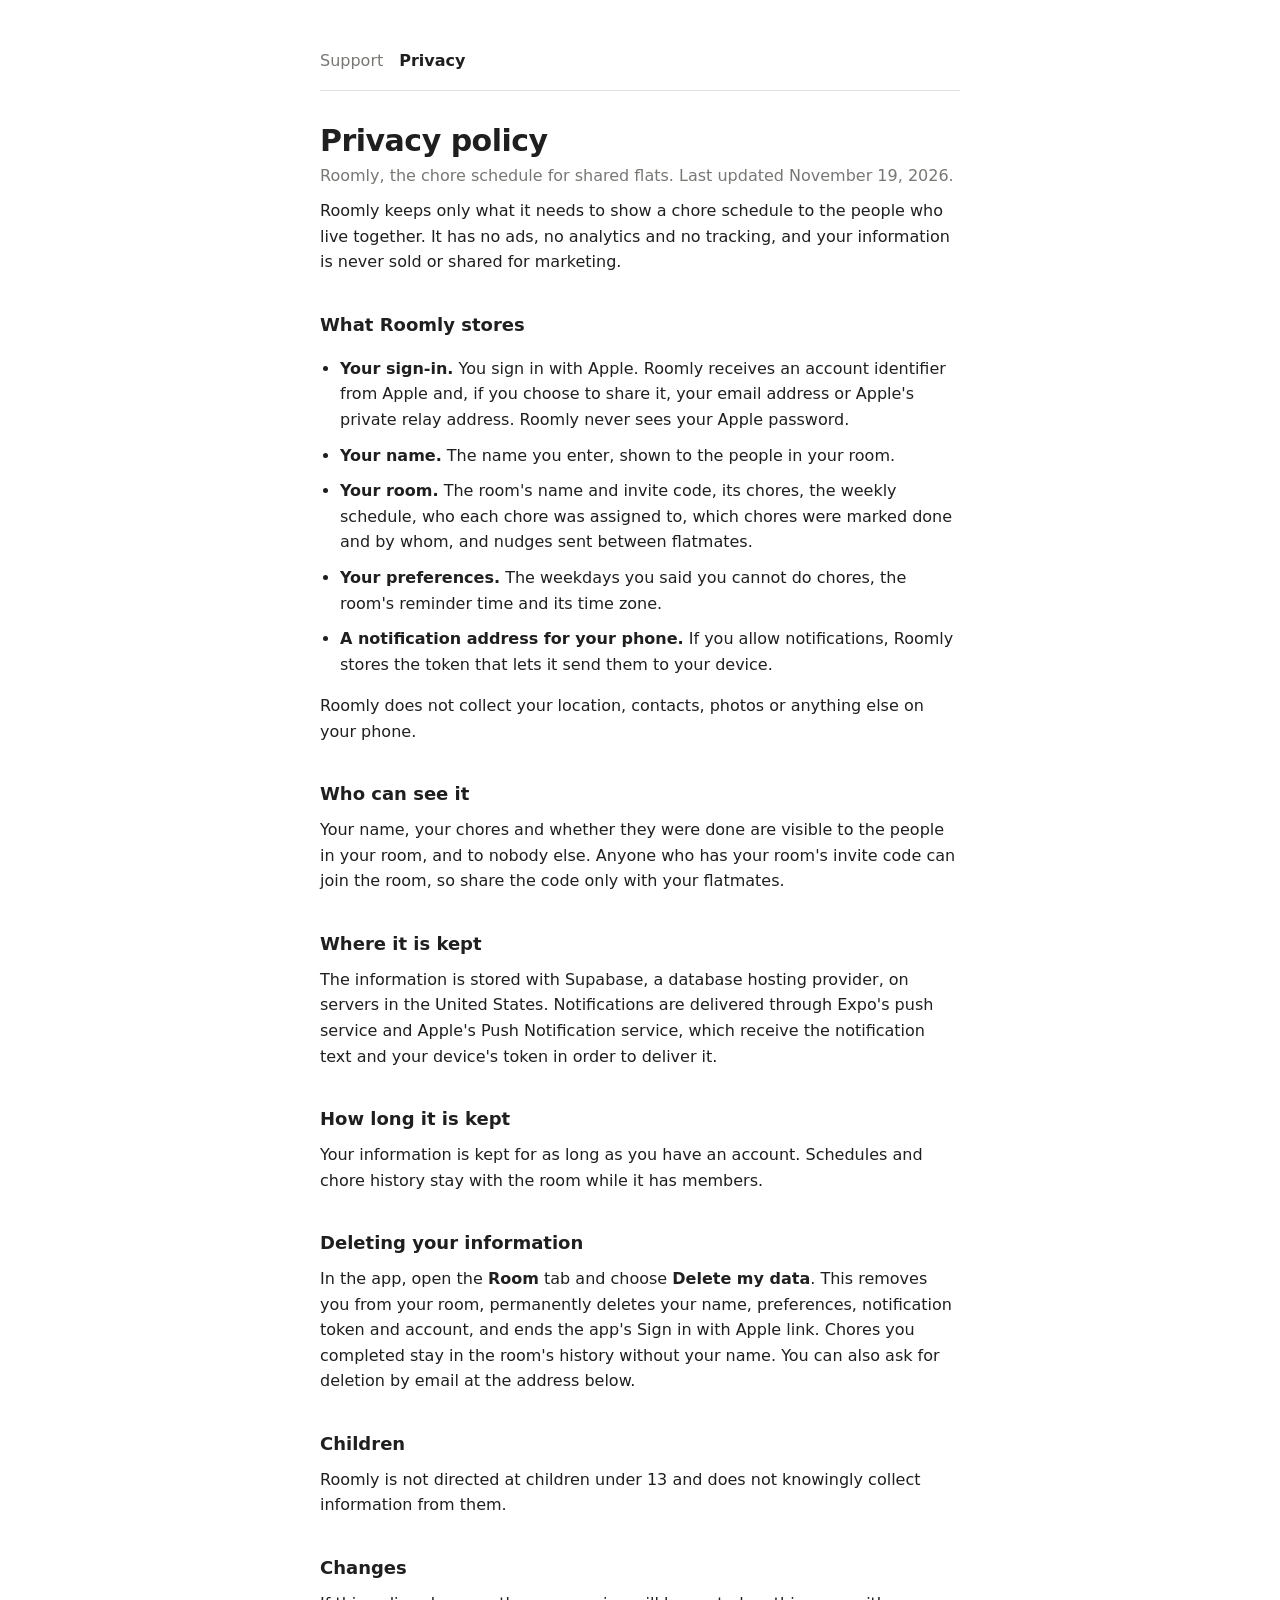
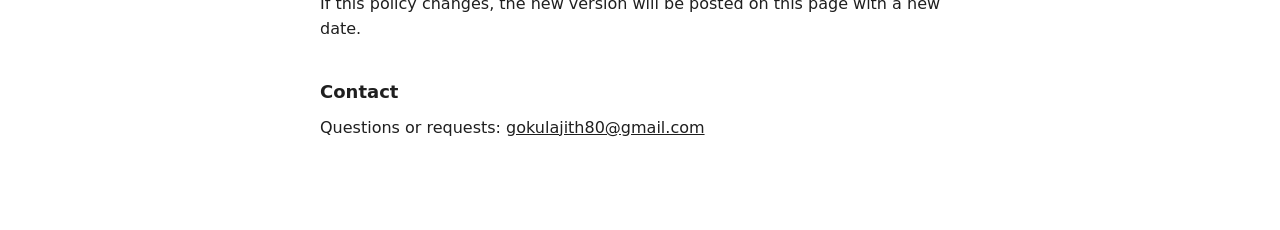
==== privacy.html @ 1da10249 "Roomly support and privacy pages Co-Authored-By: Claude Fable 5.2 <noreply@anthropic.com>" ====
<!doctype html>
<html lang="en">
<head>
<meta charset="utf-8">
<meta name="viewport" content="width=device-width, initial-scale=1">
<title>Roomly privacy policy</title>
<link rel="stylesheet" href="style.css">
</head>
<body>
<main>
<nav><a href="index.html">Support</a><a href="privacy.html" aria-current="page">Privacy</a></nav>
<h1>Privacy policy</h1>
<p class="muted">Roomly, the chore schedule for shared flats. Last updated November 19, 2026.</p>

<p>Roomly keeps only what it needs to show a chore schedule to the people who live together. It has no ads, no analytics and no tracking, and your information is never sold or shared for marketing.</p>

<h2>What Roomly stores</h2>
<ul>
<li><strong>Your sign-in.</strong> You sign in with Apple. Roomly receives an account identifier from Apple and, if you choose to share it, your email address or Apple's private relay address. Roomly never sees your Apple password.</li>
<li><strong>Your name.</strong> The name you enter, shown to the people in your room.</li>
<li><strong>Your room.</strong> The room's name and invite code, its chores, the weekly schedule, who each chore was assigned to, which chores were marked done and by whom, and nudges sent between flatmates.</li>
<li><strong>Your preferences.</strong> The weekdays you said you cannot do chores, the room's reminder time and its time zone.</li>
<li><strong>A notification address for your phone.</strong> If you allow notifications, Roomly stores the token that lets it send them to your device.</li>
</ul>
<p>Roomly does not collect your location, contacts, photos or anything else on your phone.</p>

<h2>Who can see it</h2>
<p>Your name, your chores and whether they were done are visible to the people in your room, and to nobody else. Anyone who has your room's invite code can join the room, so share the code only with your flatmates.</p>

<h2>Where it is kept</h2>
<p>The information is stored with Supabase, a database hosting provider, on servers in the United States. Notifications are delivered through Expo's push service and Apple's Push Notification service, which receive the notification text and your device's token in order to deliver it.</p>

<h2>How long it is kept</h2>
<p>Your information is kept for as long as you have an account. Schedules and chore history stay with the room while it has members.</p>

<h2>Deleting your information</h2>
<p>In the app, open the <strong>Room</strong> tab and choose <strong>Delete my data</strong>. This removes you from your room, permanently deletes your name, preferences, notification token and account, and ends the app's Sign in with Apple link. Chores you completed stay in the room's history without your name. You can also ask for deletion by email at the address below.</p>

<h2>Children</h2>
<p>Roomly is not directed at children under 13 and does not knowingly collect information from them.</p>

<h2>Changes</h2>
<p>If this policy changes, the new version will be posted on this page with a new date.</p>

<h2>Contact</h2>
<p>Questions or requests: <a href="mailto:gokulajith80@gmail.com">gokulajith80@gmail.com</a></p>
</main>
</body>
</html>
---- style.css ----
:root { color-scheme: light dark; --text: #1f1f1f; --muted: #787774; --line: #e3e2de; --bg: #ffffff; }
@media (prefers-color-scheme: dark) { :root { --text: #ededec; --muted: #9b9a97; --line: #333333; --bg: #191919; } }
body { margin: 0; background: var(--bg); color: var(--text); font: 16px/1.6 -apple-system, BlinkMacSystemFont, system-ui, "Segoe UI", Helvetica, Arial, sans-serif; }
main { max-width: 640px; margin: 0 auto; padding: 48px 20px 80px; }
h1 { font-size: 30px; line-height: 1.2; letter-spacing: -0.5px; margin: 0 0 4px; }
h2 { font-size: 18px; margin: 36px 0 8px; }
p, li { margin: 0 0 10px; }
ul { padding-left: 20px; }
a { color: inherit; }
.muted { color: var(--muted); }
nav { border-bottom: 1px solid var(--line); margin-bottom: 32px; padding-bottom: 16px; }
nav a { margin-right: 16px; text-decoration: none; color: var(--muted); }
nav a[aria-current] { color: var(--text); font-weight: 600; }
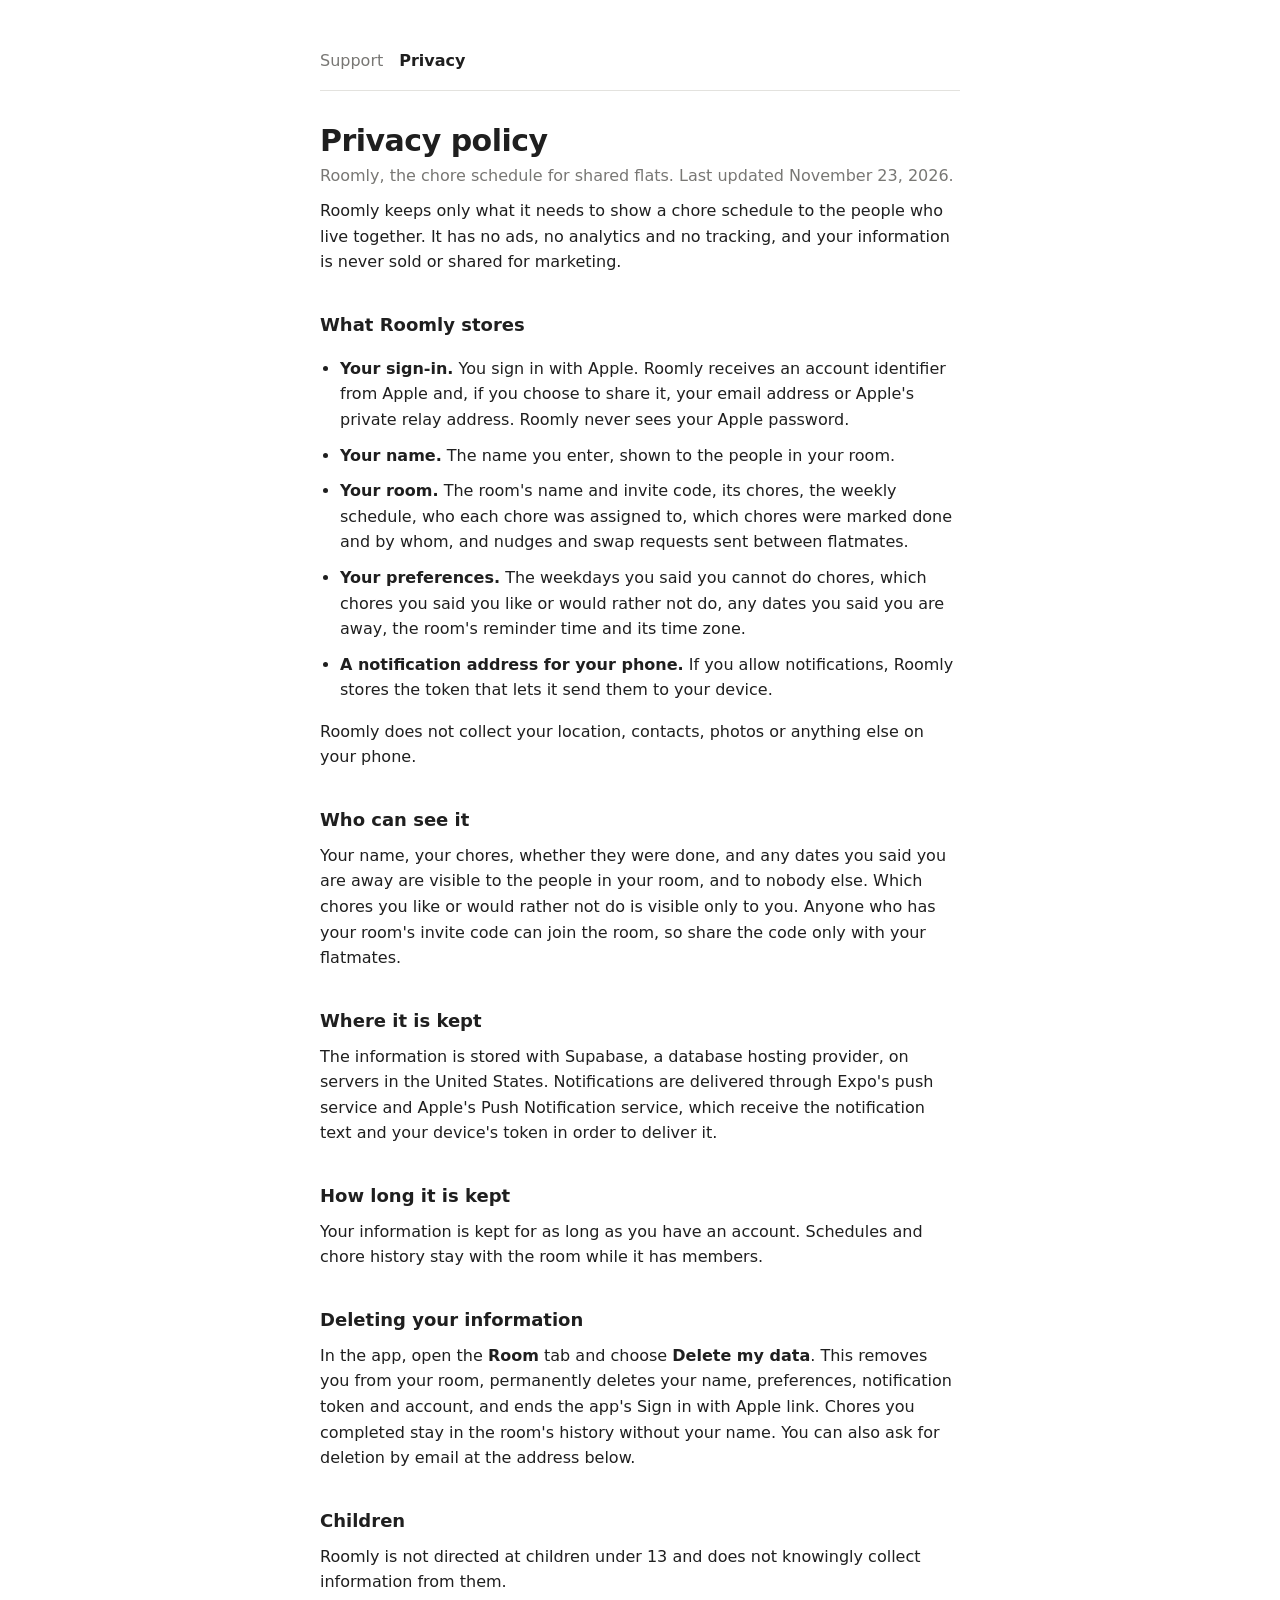
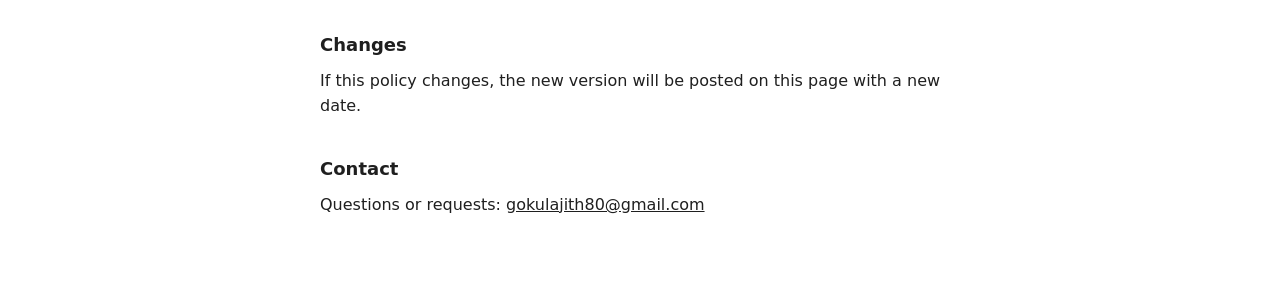
==== commit 6714bccc: "Privacy: cover chore preferences, away dates and swap requests Co-Authored-By: Claude Fable 5.2 <nor" ====
--- a/privacy.html
+++ b/privacy.html
@@ -10,7 +10,7 @@
 <main>
 <nav><a href="index.html">Support</a><a href="privacy.html" aria-current="page">Privacy</a></nav>
 <h1>Privacy policy</h1>
-<p class="muted">Roomly, the chore schedule for shared flats. Last updated November 19, 2026.</p>
+<p class="muted">Roomly, the chore schedule for shared flats. Last updated November 23, 2026.</p>
 
 <p>Roomly keeps only what it needs to show a chore schedule to the people who live together. It has no ads, no analytics and no tracking, and your information is never sold or shared for marketing.</p>
 
@@ -18,14 +18,14 @@
 <ul>
 <li><strong>Your sign-in.</strong> You sign in with Apple. Roomly receives an account identifier from Apple and, if you choose to share it, your email address or Apple's private relay address. Roomly never sees your Apple password.</li>
 <li><strong>Your name.</strong> The name you enter, shown to the people in your room.</li>
-<li><strong>Your room.</strong> The room's name and invite code, its chores, the weekly schedule, who each chore was assigned to, which chores were marked done and by whom, and nudges sent between flatmates.</li>
-<li><strong>Your preferences.</strong> The weekdays you said you cannot do chores, the room's reminder time and its time zone.</li>
+<li><strong>Your room.</strong> The room's name and invite code, its chores, the weekly schedule, who each chore was assigned to, which chores were marked done and by whom, and nudges and swap requests sent between flatmates.</li>
+<li><strong>Your preferences.</strong> The weekdays you said you cannot do chores, which chores you said you like or would rather not do, any dates you said you are away, the room's reminder time and its time zone.</li>
 <li><strong>A notification address for your phone.</strong> If you allow notifications, Roomly stores the token that lets it send them to your device.</li>
 </ul>
 <p>Roomly does not collect your location, contacts, photos or anything else on your phone.</p>
 
 <h2>Who can see it</h2>
-<p>Your name, your chores and whether they were done are visible to the people in your room, and to nobody else. Anyone who has your room's invite code can join the room, so share the code only with your flatmates.</p>
+<p>Your name, your chores, whether they were done, and any dates you said you are away are visible to the people in your room, and to nobody else. Which chores you like or would rather not do is visible only to you. Anyone who has your room's invite code can join the room, so share the code only with your flatmates.</p>
 
 <h2>Where it is kept</h2>
 <p>The information is stored with Supabase, a database hosting provider, on servers in the United States. Notifications are delivered through Expo's push service and Apple's Push Notification service, which receive the notification text and your device's token in order to deliver it.</p>
